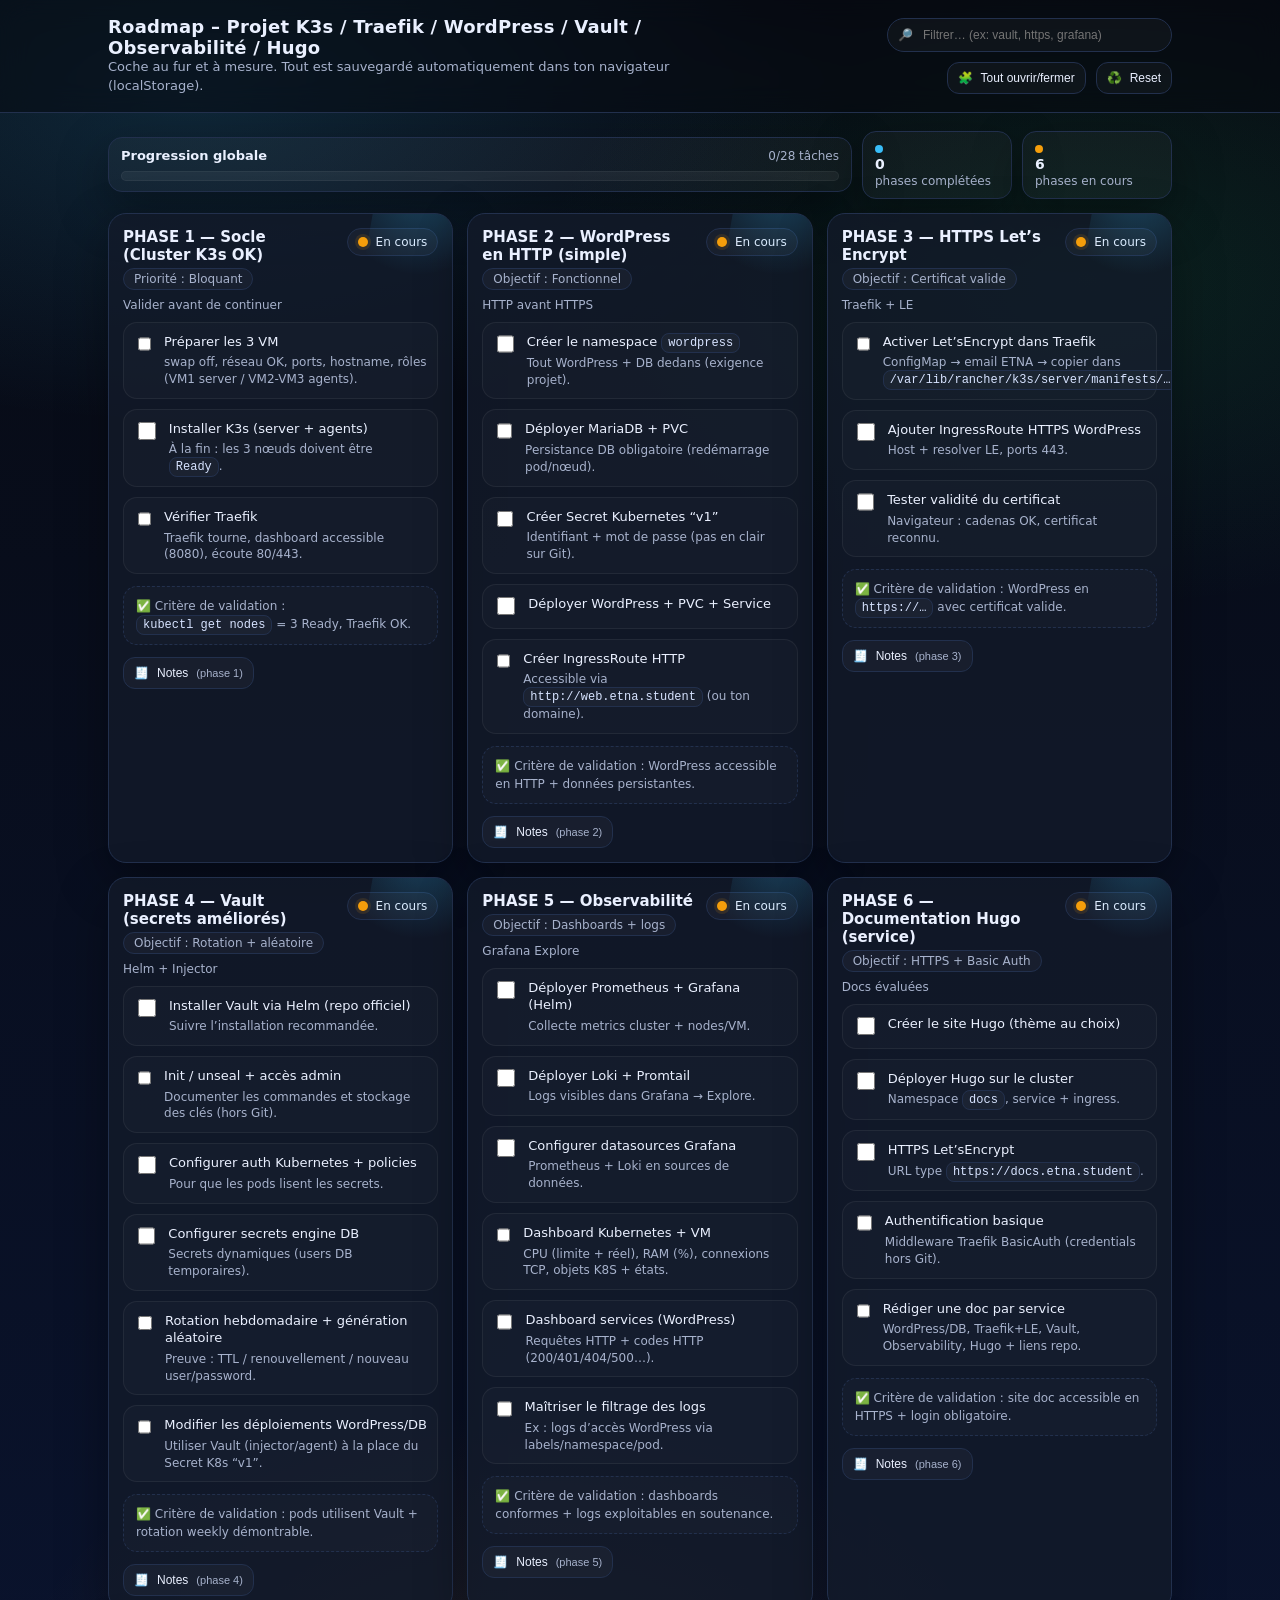
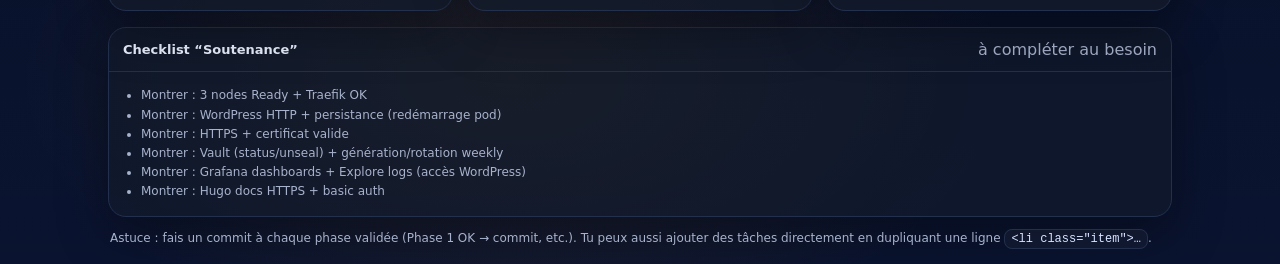
==== Docs/Roadmap.html @ ad561392 "docs: rename Documentation to Docs and add markdown roadmap" ====
<!DOCTYPE html>
<!-- saved from url=(0043)file:///Users/rbizet/Documents/Roadmap.html -->
<html lang="fr"><head><meta http-equiv="Content-Type" content="text/html; charset=UTF-8">
  
  <meta name="viewport" content="width=device-width,initial-scale=1">
  <title>Roadmap K3s – WordPress – Vault – Observability – Hugo</title>
  <style>
    :root{
      --bg1:#070a12; --bg2:#0a1430;
      --card: rgba(18,26,42,.78);
      --card2: rgba(18,26,42,.58);
      --text:#eaf0ff; --muted:#a7b2cc; --line:#22304d;
      --good:#22c55e; --warn:#f59e0b; --bad:#ef4444; --info:#38bdf8;
      --shadow: 0 18px 50px rgba(0,0,0,.35);
    }
    *{ box-sizing:border-box; }
    body{
      margin:0;
      font-family: ui-sans-serif, system-ui, -apple-system, Segoe UI, Roboto, Arial, sans-serif;
      color:var(--text);
      background:
        radial-gradient(1200px 600px at 15% 5%, rgba(56,189,248,.16), transparent 55%),
        radial-gradient(1000px 600px at 85% 15%, rgba(34,197,94,.12), transparent 55%),
        radial-gradient(900px 500px at 40% 90%, rgba(245,158,11,.10), transparent 55%),
        linear-gradient(180deg, var(--bg1) 0%, var(--bg2) 100%);
      min-height:100vh;
    }
    a{ color:inherit; }
    .wrap{ max-width:1100px; margin:0 auto; padding:18px; }
    header{
      position: sticky; top:0; z-index:50;
      backdrop-filter: blur(14px);
      background: rgba(7,10,18,.55);
      border-bottom:1px solid var(--line);
    }
    .topbar{
      display:flex; gap:14px; align-items:center; justify-content:space-between;
      padding:16px 18px;
    }
    h1{ font-size:18px; margin:0; letter-spacing:.2px; }
    .sub{ margin:0; color:var(--muted); font-size:13px; line-height:1.45; }
    .controls{
      display:flex; gap:10px; align-items:center; flex-wrap:wrap;
      justify-content:flex-end;
    }
    .pill{
      display:flex; align-items:center; gap:8px;
      padding:8px 10px;
      border:1px solid var(--line);
      border-radius:999px;
      background: rgba(255,255,255,.03);
      color:var(--muted);
      font-size:12px;
      white-space:nowrap;
    }
    .pill input[type="search"]{
      border:none; outline:none; background:transparent; color:var(--text);
      width:240px; max-width:40vw; font-size:12px;
    }
    .btn{
      cursor:pointer;
      border:1px solid var(--line);
      background: rgba(255,255,255,.03);
      color:var(--text);
      border-radius:12px;
      padding:8px 10px;
      font-size:12px;
      display:flex; align-items:center; gap:8px;
      transition: transform .08s ease, background .2s ease, border-color .2s ease;
      user-select:none;
    }
    .btn:hover{ background: rgba(255,255,255,.06); }
    .btn:active{ transform: translateY(1px); }
    .btn small{ color:var(--muted); font-size:11px; }

    main{ padding:18px; }
    .stats{
      display:flex; gap:10px; flex-wrap:wrap;
      align-items:center; justify-content:space-between;
      margin-bottom:14px;
    }
    .progressWrap{
      flex: 1 1 340px;
      background: rgba(255,255,255,.03);
      border:1px solid var(--line);
      border-radius:14px;
      padding:10px 12px;
      box-shadow: var(--shadow);
    }
    .progressTop{
      display:flex; align-items:center; justify-content:space-between;
      gap:10px;
      margin-bottom:8px;
    }
    .progressTop b{ font-size:13px; }
    .progressTop span{ color:var(--muted); font-size:12px; }
    .bar{
      height:10px; border-radius:999px;
      background: rgba(255,255,255,.05);
      border:1px solid rgba(255,255,255,.05);
      overflow:hidden;
    }
    .bar > i{
      display:block; height:100%;
      width:0%;
      background: linear-gradient(90deg, rgba(56,189,248,.9), rgba(34,197,94,.9));
      border-radius:999px;
      transition: width .35s ease;
    }
    .quick{
      display:flex; gap:10px; flex-wrap:wrap; justify-content:flex-end;
      flex: 0 0 auto;
    }
    .mini{
      min-width: 150px;
      background: rgba(255,255,255,.03);
      border:1px solid var(--line);
      border-radius:14px;
      padding:10px 12px;
      box-shadow: var(--shadow);
      color:var(--muted);
      font-size:12px;
    }
    .mini b{ color:var(--text); display:block; font-size:14px; margin-bottom:2px; }
    .mini .dot{
      display:inline-block; width:8px; height:8px; border-radius:999px; margin-right:6px;
      background: var(--info);
    }

    .grid{
      display:grid;
      gap:14px;
      grid-template-columns: repeat(auto-fit, minmax(320px, 1fr));
    }
    .card{
      background: var(--card);
      border:1px solid var(--line);
      border-radius:18px;
      padding:14px;
      box-shadow: var(--shadow);
      position:relative;
      overflow:hidden;
      transition: transform .12s ease, border-color .2s ease, background .2s ease;
    }
    .card:hover{ transform: translateY(-2px); background: rgba(18,26,42,.86); border-color: rgba(56,189,248,.35); }
    .card::before{
      content:"";
      position:absolute; inset:-60px -60px auto auto;
      width:140px; height:140px;
      background: radial-gradient(circle at 30% 30%, rgba(56,189,248,.25), transparent 60%);
      transform: rotate(10deg);
      pointer-events:none;
    }
    .phaseHead{
      display:flex; justify-content:space-between; align-items:flex-start; gap:10px;
      margin-bottom:10px;
    }
    .phaseTitle{
      display:flex; flex-direction:column; gap:4px;
    }
    h2{ margin:0; font-size:15px; }
    .meta{
      display:flex; gap:8px; flex-wrap:wrap; align-items:center;
      color:var(--muted); font-size:12px;
    }
    .tag{
      padding:3px 10px; border-radius:999px;
      border:1px solid var(--line);
      background: rgba(255,255,255,.03);
      color:var(--muted);
      font-size:12px;
      white-space:nowrap;
    }
    .status{
      display:flex; align-items:center; gap:8px;
      padding:6px 10px;
      border-radius:999px;
      border:1px solid var(--line);
      background: rgba(255,255,255,.03);
      font-size:12px;
      white-space:nowrap;
    }
    .status i{
      width:10px; height:10px; border-radius:999px; display:inline-block;
      background: var(--warn);
      box-shadow: 0 0 0 3px rgba(245,158,11,.12);
    }
    .status[data-state="done"] i{ background: var(--good); box-shadow: 0 0 0 3px rgba(34,197,94,.12); }
    .status[data-state="todo"] i{ background: var(--warn); box-shadow: 0 0 0 3px rgba(245,158,11,.12); }

    .items{
      margin:0; padding:0; list-style:none;
      display:flex; flex-direction:column; gap:10px;
    }
    .item{
      display:flex; gap:10px; align-items:flex-start;
      padding:10px 10px;
      border:1px solid rgba(255,255,255,.06);
      background: rgba(255,255,255,.02);
      border-radius:14px;
      transition: border-color .2s ease, background .2s ease;
    }
    .item:hover{ border-color: rgba(56,189,248,.25); background: rgba(255,255,255,.03); }
    .item input{
      margin-top:2px;
      width:18px; height:18px;
      accent-color: #22c55e;
      cursor:pointer;
    }
    .item label{
      cursor:pointer;
      display:block;
      line-height:1.35;
      font-size:13px;
    }
    .item small{
      display:block;
      margin-top:4px;
      color:var(--muted);
      font-size:12px;
      line-height:1.4;
    }
    .item.done label{
      text-decoration: line-through;
      color: rgba(234,240,255,.72);
    }

    .actions{
      margin-top:12px;
      display:flex; gap:10px; flex-wrap:wrap; align-items:center;
    }
    .note{
      margin-top:12px;
      border:1px dashed var(--line);
      background: rgba(255,255,255,.02);
      border-radius:14px;
      padding:10px 12px;
      color:var(--muted);
      font-size:12px;
      line-height:1.5;
    }
    code{
      font-family: ui-monospace, SFMono-Regular, Menlo, Monaco, Consolas, "Liberation Mono", monospace;
      font-size: 12px;
      padding: 2px 6px;
      border: 1px solid var(--line);
      border-radius: 8px;
      background: rgba(255,255,255,.03);
      color: #d7e3ff;
      white-space: nowrap;
    }

    .panel{
      margin-top:14px;
      border:1px solid var(--line);
      border-radius:18px;
      background: var(--card2);
      box-shadow: var(--shadow);
      overflow:hidden;
    }
    .panelHead{
      padding:12px 14px;
      border-bottom:1px solid var(--line);
      display:flex; justify-content:space-between; align-items:center; gap:10px;
    }
    .panelHead b{ font-size:13px; }
    .panelBody{ padding:14px; color:var(--muted); font-size:12px; line-height:1.6; }
    textarea{
      width:100%;
      min-height:110px;
      resize: vertical;
      border:1px solid var(--line);
      border-radius:14px;
      background: rgba(7,10,18,.35);
      color: var(--text);
      padding:10px 12px;
      outline:none;
      font-size:12px;
      line-height:1.5;
    }
    .kbd{
      border:1px solid var(--line);
      background: rgba(255,255,255,.03);
      padding:2px 7px;
      border-radius:8px;
      font-size:12px;
      color:var(--muted);
      white-space: nowrap;
    }

    .muted{ color:var(--muted); }
    .hidden{ display:none !important; }

    @media (max-width: 520px){
      .pill input[type="search"]{ width:150px; }
      .grid{ grid-template-columns: 1fr; }
    }
  </style>
</head>

<body>
<header>
  <div class="topbar wrap">
    <div>
      <h1>Roadmap – Projet K3s / Traefik / WordPress / Vault / Observabilité / Hugo</h1>
      <p class="sub">Coche au fur et à mesure. Tout est sauvegardé automatiquement dans ton navigateur (localStorage).</p>
    </div>
    <div class="controls">
      <div class="pill" title="Filtre (titre ou détails)">
        🔎 <input id="search" type="search" placeholder="Filtrer… (ex: vault, https, grafana)">
      </div>
      <button class="btn" id="expandAll" title="Afficher/masquer toutes les phases">🧩 <span>Tout ouvrir/fermer</span></button>
      <button class="btn" id="reset" title="Remettre toutes les cases à zéro">♻️ <span>Reset</span></button>
    </div>
  </div>
</header>

<main class="wrap">
  <section class="stats">
    <div class="progressWrap">
      <div class="progressTop">
        <b>Progression globale</b>
        <span><span id="doneCount">3</span>/<span id="totalCount">28</span> tâches</span>
      </div>
      <div class="bar" aria-label="Progression">
        <i id="barFill" style="width: 11%;"></i>
      </div>
    </div>

    <div class="quick">
      <div class="mini">
        <span class="dot"></span><b id="phaseDone">1</b>
        phases complétées
      </div>
      <div class="mini">
        <span class="dot" style="background: var(--warn);"></span><b id="phaseTodo">5</b>
        phases en cours
      </div>
    </div>
  </section>

  <div class="grid" id="grid">

    <!-- PHASE 1 -->
    <section class="card phase" data-phase="1">
      <div class="phaseHead">
        <div class="phaseTitle">
          <h2>PHASE 1 — Socle (Cluster K3s OK)</h2>
          <div class="meta">
            <span class="tag">Priorité : Bloquant</span>
            <span class="muted">Valider avant de continuer</span>
          </div>
        </div>
        <div class="status" data-state="done"><i></i><span>Terminé</span></div>
      </div>

      <ul class="items">
        <li class="item done">
          <input type="checkbox" id="p1-1" data-key="p1-1">
          <label for="p1-1">
            Préparer les 3 VM
            <small>swap off, réseau OK, ports, hostname, rôles (VM1 server / VM2-VM3 agents).</small>
          </label>
        </li>
        <li class="item done">
          <input type="checkbox" id="p1-2" data-key="p1-2">
          <label for="p1-2">
            Installer K3s (server + agents)
            <small>À la fin : les 3 nœuds doivent être <code>Ready</code>.</small>
          </label>
        </li>
        <li class="item done">
          <input type="checkbox" id="p1-3" data-key="p1-3">
          <label for="p1-3">
            Vérifier Traefik
            <small>Traefik tourne, dashboard accessible (8080), écoute 80/443.</small>
          </label>
        </li>
      </ul>

      <div class="note">✅ Critère de validation : <code>kubectl get nodes</code> = 3 Ready, Traefik OK.</div>
      <div class="actions">
        <button class="btn toggle" type="button">🧾 <span>Notes</span> <small>(phase 1)</small></button>
      </div>
      <div class="panel">
        <div class="panelHead">
          <b>Notes – Phase 1</b>
          <span class="muted">Raccourci : <span class="kbd">Ctrl</span> + <span class="kbd">F</span> pour chercher</span>
        </div>
        <div class="panelBody">
          <textarea data-notes="phase-1" placeholder="Colle ici tes commandes, erreurs, solutions (ex: join token, ports, etc.)…" style="height: 298px;"></textarea>
        </div>
      </div>
    </section>

    <!-- PHASE 2 -->
    <section class="card phase" data-phase="2">
      <div class="phaseHead">
        <div class="phaseTitle">
          <h2>PHASE 2 — WordPress en HTTP (simple)</h2>
          <div class="meta">
            <span class="tag">Objectif : Fonctionnel</span>
            <span class="muted">HTTP avant HTTPS</span>
          </div>
        </div>
        <div class="status" data-state="todo"><i></i><span>En cours</span></div>
      </div>

      <ul class="items">
        <li class="item">
          <input type="checkbox" id="p2-1" data-key="p2-1">
          <label for="p2-1">Créer le namespace <code>wordpress</code>
            <small>Tout WordPress + DB dedans (exigence projet).</small>
          </label>
        </li>
        <li class="item">
          <input type="checkbox" id="p2-2" data-key="p2-2">
          <label for="p2-2">Déployer MariaDB + PVC
            <small>Persistance DB obligatoire (redémarrage pod/nœud).</small>
          </label>
        </li>
        <li class="item">
          <input type="checkbox" id="p2-3" data-key="p2-3">
          <label for="p2-3">Créer Secret Kubernetes “v1”
            <small>Identifiant + mot de passe (pas en clair sur Git).</small>
          </label>
        </li>
        <li class="item">
          <input type="checkbox" id="p2-4" data-key="p2-4">
          <label for="p2-4">Déployer WordPress + PVC + Service</label>
        </li>
        <li class="item">
          <input type="checkbox" id="p2-5" data-key="p2-5">
          <label for="p2-5">Créer IngressRoute HTTP
            <small>Accessible via <code>http://web.etna.student</code> (ou ton domaine).</small>
          </label>
        </li>
      </ul>

      <div class="note">✅ Critère de validation : WordPress accessible en HTTP + données persistantes.</div>
      <div class="actions">
        <button class="btn toggle" type="button">🧾 <span>Notes</span> <small>(phase 2)</small></button>
      </div>
      <div class="panel hidden">
        <div class="panelHead"><b>Notes – Phase 2</b><span class="muted">PVC / Service / IngressRoute</span></div>
        <div class="panelBody">
          <textarea data-notes="phase-2" placeholder="Ex: noms des PVC, host utilisé, commandes kubectl apply, etc."></textarea>
        </div>
      </div>
    </section>

    <!-- PHASE 3 -->
    <section class="card phase" data-phase="3">
      <div class="phaseHead">
        <div class="phaseTitle">
          <h2>PHASE 3 — HTTPS Let’s Encrypt</h2>
          <div class="meta">
            <span class="tag">Objectif : Certificat valide</span>
            <span class="muted">Traefik + LE</span>
          </div>
        </div>
        <div class="status" data-state="todo"><i></i><span>En cours</span></div>
      </div>

      <ul class="items">
        <li class="item">
          <input type="checkbox" id="p3-1" data-key="p3-1">
          <label for="p3-1">Activer Let’sEncrypt dans Traefik
            <small>ConfigMap → email ETNA → copier dans <code>/var/lib/rancher/k3s/server/manifests/…</code></small>
          </label>
        </li>
        <li class="item">
          <input type="checkbox" id="p3-2" data-key="p3-2">
          <label for="p3-2">Ajouter IngressRoute HTTPS WordPress
            <small>Host + resolver LE, ports 443.</small>
          </label>
        </li>
        <li class="item">
          <input type="checkbox" id="p3-3" data-key="p3-3">
          <label for="p3-3">Tester validité du certificat
            <small>Navigateur : cadenas OK, certificat reconnu.</small>
          </label>
        </li>
      </ul>

      <div class="note">✅ Critère de validation : WordPress en <code>https://…</code> avec certificat valide.</div>
      <div class="actions">
        <button class="btn toggle" type="button">🧾 <span>Notes</span> <small>(phase 3)</small></button>
      </div>
      <div class="panel hidden">
        <div class="panelHead"><b>Notes – Phase 3</b><span class="muted">DNS/hosts + Traefik logs</span></div>
        <div class="panelBody">
          <textarea data-notes="phase-3" placeholder="Ex: domaine choisi, IP, erreurs LE, logs traefik…"></textarea>
        </div>
      </div>
    </section>

    <!-- PHASE 4 -->
    <section class="card phase" data-phase="4">
      <div class="phaseHead">
        <div class="phaseTitle">
          <h2>PHASE 4 — Vault (secrets améliorés)</h2>
          <div class="meta">
            <span class="tag">Objectif : Rotation + aléatoire</span>
            <span class="muted">Helm + Injector</span>
          </div>
        </div>
        <div class="status" data-state="todo"><i></i><span>En cours</span></div>
      </div>

      <ul class="items">
        <li class="item">
          <input type="checkbox" id="p4-1" data-key="p4-1">
          <label for="p4-1">Installer Vault via Helm (repo officiel)
            <small>Suivre l’installation recommandée.</small>
          </label>
        </li>
        <li class="item">
          <input type="checkbox" id="p4-2" data-key="p4-2">
          <label for="p4-2">Init / unseal + accès admin
            <small>Documenter les commandes et stockage des clés (hors Git).</small>
          </label>
        </li>
        <li class="item">
          <input type="checkbox" id="p4-3" data-key="p4-3">
          <label for="p4-3">Configurer auth Kubernetes + policies
            <small>Pour que les pods lisent les secrets.</small>
          </label>
        </li>
        <li class="item">
          <input type="checkbox" id="p4-4" data-key="p4-4">
          <label for="p4-4">Configurer secrets engine DB
            <small>Secrets dynamiques (users DB temporaires).</small>
          </label>
        </li>
        <li class="item">
          <input type="checkbox" id="p4-5" data-key="p4-5">
          <label for="p4-5">Rotation hebdomadaire + génération aléatoire
            <small>Preuve : TTL / renouvellement / nouveau user/password.</small>
          </label>
        </li>
        <li class="item">
          <input type="checkbox" id="p4-6" data-key="p4-6">
          <label for="p4-6">Modifier les déploiements WordPress/DB
            <small>Utiliser Vault (injector/agent) à la place du Secret K8s “v1”.</small>
          </label>
        </li>
      </ul>

      <div class="note">✅ Critère de validation : pods utilisent Vault + rotation weekly démontrable.</div>
      <div class="actions">
        <button class="btn toggle" type="button">🧾 <span>Notes</span> <small>(phase 4)</small></button>
      </div>
      <div class="panel hidden">
        <div class="panelHead"><b>Notes – Phase 4</b><span class="muted">policies / auth / engine DB</span></div>
        <div class="panelBody">
          <textarea data-notes="phase-4" placeholder="Ex: chemins secrets, policies, roles, TTL weekly, tests…"></textarea>
        </div>
      </div>
    </section>

    <!-- PHASE 5 -->
    <section class="card phase" data-phase="5">
      <div class="phaseHead">
        <div class="phaseTitle">
          <h2>PHASE 5 — Observabilité</h2>
          <div class="meta">
            <span class="tag">Objectif : Dashboards + logs</span>
            <span class="muted">Grafana Explore</span>
          </div>
        </div>
        <div class="status" data-state="todo"><i></i><span>En cours</span></div>
      </div>

      <ul class="items">
        <li class="item">
          <input type="checkbox" id="p5-1" data-key="p5-1">
          <label for="p5-1">Déployer Prometheus + Grafana (Helm)
            <small>Collecte metrics cluster + nodes/VM.</small>
          </label>
        </li>
        <li class="item">
          <input type="checkbox" id="p5-2" data-key="p5-2">
          <label for="p5-2">Déployer Loki + Promtail
            <small>Logs visibles dans Grafana → Explore.</small>
          </label>
        </li>
        <li class="item">
          <input type="checkbox" id="p5-3" data-key="p5-3">
          <label for="p5-3">Configurer datasources Grafana
            <small>Prometheus + Loki en sources de données.</small>
          </label>
        </li>
        <li class="item">
          <input type="checkbox" id="p5-4" data-key="p5-4">
          <label for="p5-4">Dashboard Kubernetes + VM
            <small>CPU (limite + réel), RAM (%), connexions TCP, objets K8S + états.</small>
          </label>
        </li>
        <li class="item">
          <input type="checkbox" id="p5-5" data-key="p5-5">
          <label for="p5-5">Dashboard services (WordPress)
            <small>Requêtes HTTP + codes HTTP (200/401/404/500…).</small>
          </label>
        </li>
        <li class="item">
          <input type="checkbox" id="p5-6" data-key="p5-6">
          <label for="p5-6">Maîtriser le filtrage des logs
            <small>Ex : logs d’accès WordPress via labels/namespace/pod.</small>
          </label>
        </li>
      </ul>

      <div class="note">✅ Critère de validation : dashboards conformes + logs exploitables en soutenance.</div>
      <div class="actions">
        <button class="btn toggle" type="button">🧾 <span>Notes</span> <small>(phase 5)</small></button>
      </div>
      <div class="panel hidden">
        <div class="panelHead"><b>Notes – Phase 5</b><span class="muted">datasources / dashboards / queries</span></div>
        <div class="panelBody">
          <textarea data-notes="phase-5" placeholder="Ex: URL grafana, user/pass (hors Git), queries PromQL, filtres Loki…"></textarea>
        </div>
      </div>
    </section>

    <!-- PHASE 6 -->
    <section class="card phase" data-phase="6">
      <div class="phaseHead">
        <div class="phaseTitle">
          <h2>PHASE 6 — Documentation Hugo (service)</h2>
          <div class="meta">
            <span class="tag">Objectif : HTTPS + Basic Auth</span>
            <span class="muted">Docs évaluées</span>
          </div>
        </div>
        <div class="status" data-state="todo"><i></i><span>En cours</span></div>
      </div>

      <ul class="items">
        <li class="item">
          <input type="checkbox" id="p6-1" data-key="p6-1">
          <label for="p6-1">Créer le site Hugo (thème au choix)</label>
        </li>
        <li class="item">
          <input type="checkbox" id="p6-2" data-key="p6-2">
          <label for="p6-2">Déployer Hugo sur le cluster
            <small>Namespace <code>docs</code>, service + ingress.</small>
          </label>
        </li>
        <li class="item">
          <input type="checkbox" id="p6-3" data-key="p6-3">
          <label for="p6-3">HTTPS Let’sEncrypt
            <small>URL type <code>https://docs.etna.student</code>.</small>
          </label>
        </li>
        <li class="item">
          <input type="checkbox" id="p6-4" data-key="p6-4">
          <label for="p6-4">Authentification basique
            <small>Middleware Traefik BasicAuth (credentials hors Git).</small>
          </label>
        </li>
        <li class="item">
          <input type="checkbox" id="p6-5" data-key="p6-5">
          <label for="p6-5">Rédiger une doc par service
            <small>WordPress/DB, Traefik+LE, Vault, Observability, Hugo + liens repo.</small>
          </label>
        </li>
      </ul>

      <div class="note">✅ Critère de validation : site doc accessible en HTTPS + login obligatoire.</div>
      <div class="actions">
        <button class="btn toggle" type="button">🧾 <span>Notes</span> <small>(phase 6)</small></button>
      </div>
      <div class="panel hidden">
        <div class="panelHead"><b>Notes – Phase 6</b><span class="muted">Hugo + BasicAuth</span></div>
        <div class="panelBody">
          <textarea data-notes="phase-6" placeholder="Ex: structure doc, URLs, étapes déploiement, captures à ajouter…"></textarea>
        </div>
      </div>
    </section>
  </div>

  <section class="panel" style="margin-top:16px;">
    <div class="panelHead">
      <b>Checklist “Soutenance”</b>
      <span class="muted">à compléter au besoin</span>
    </div>
    <div class="panelBody">
      <ul style="margin:0; padding-left:18px;">
        <li>Montrer : 3 nodes Ready + Traefik OK</li>
        <li>Montrer : WordPress HTTP + persistance (redémarrage pod)</li>
        <li>Montrer : HTTPS + certificat valide</li>
        <li>Montrer : Vault (status/unseal) + génération/rotation weekly</li>
        <li>Montrer : Grafana dashboards + Explore logs (accès WordPress)</li>
        <li>Montrer : Hugo docs HTTPS + basic auth</li>
      </ul>
    </div>
  </section>

  <p class="muted" style="margin:14px 2px 0; font-size:12px;">
    Astuce : fais un commit à chaque phase validée (Phase 1 OK → commit, etc.). Tu peux aussi ajouter des tâches directement en dupliquant une ligne <code>&lt;li class="item"&gt;…</code>.
  </p>
</main>

<script>
  // --- Storage keys
  const STORE_KEY = "k3s_roadmap_checks_v1";
  const NOTES_KEY = "k3s_roadmap_notes_v1";
  const UI_KEY    = "k3s_roadmap_ui_v1";

  const $ = (sel, el=document) => el.querySelector(sel);
  const $$ = (sel, el=document) => Array.from(el.querySelectorAll(sel));

  const checkboxes = $$('input[type="checkbox"][data-key]');
  const notesAreas = $$('textarea[data-notes]');
  const phases = $$('.phase');

  function loadJSON(key, fallback){
    try { return JSON.parse(localStorage.getItem(key)) ?? fallback; }
    catch { return fallback; }
  }
  function saveJSON(key, value){
    localStorage.setItem(key, JSON.stringify(value));
  }

  function applySavedState(){
    const saved = loadJSON(STORE_KEY, {});
    checkboxes.forEach(cb => { cb.checked = !!saved[cb.dataset.key]; });

    const notes = loadJSON(NOTES_KEY, {});
    notesAreas.forEach(ta => { ta.value = notes[ta.dataset.notes] ?? ""; });

    const ui = loadJSON(UI_KEY, { expanded: {} });
    phases.forEach(ph => {
      const n = ph.dataset.phase;
      const panel = $(".panel", ph);
      if (!panel) return;
      const expanded = !!ui.expanded[n];
      panel.classList.toggle("hidden", !expanded);
    });
  }

  function updateUI(){
    // mark done items
    checkboxes.forEach(cb => {
      const item = cb.closest(".item");
      if (!item) return;
      item.classList.toggle("done", cb.checked);
    });

    // global progress
    const total = checkboxes.length;
    const done = checkboxes.filter(cb => cb.checked).length;
    $("#totalCount").textContent = total;
    $("#doneCount").textContent = done;

    const pct = total ? Math.round((done/total)*100) : 0;
    $("#barFill").style.width = pct + "%";

    // phase statuses
    let phaseDone = 0, phaseTodo = 0;
    phases.forEach(ph => {
      const cbs = $$('input[type="checkbox"][data-key]', ph);
      const t = cbs.length;
      const d = cbs.filter(x => x.checked).length;

      const status = $(".status", ph);
      if (!status) return;

      const isDone = (t > 0 && d === t);
      status.dataset.state = isDone ? "done" : "todo";
      status.querySelector("span").textContent = isDone ? "Terminé" : "En cours";

      if (isDone) phaseDone++; else phaseTodo++;

      // hide by search
      const q = ($("#search").value || "").trim().toLowerCase();
      const text = ph.innerText.toLowerCase();
      ph.classList.toggle("hidden", q && !text.includes(q));
    });

    $("#phaseDone").textContent = phaseDone;
    $("#phaseTodo").textContent = phaseTodo;
  }

  function persistChecks(){
    const data = {};
    checkboxes.forEach(cb => data[cb.dataset.key] = cb.checked);
    saveJSON(STORE_KEY, data);
  }

  function persistNotes(){
    const data = {};
    notesAreas.forEach(ta => data[ta.dataset.notes] = ta.value);
    saveJSON(NOTES_KEY, data);
  }

  function persistUI(){
    const ui = loadJSON(UI_KEY, { expanded: {} });
    phases.forEach(ph => {
      const n = ph.dataset.phase;
      const panel = $(".panel", ph);
      if (!panel) return;
      ui.expanded[n] = !panel.classList.contains("hidden");
    });
    saveJSON(UI_KEY, ui);
  }

  // Events: checkboxes
  checkboxes.forEach(cb => {
    cb.addEventListener("change", () => {
      persistChecks();
      updateUI();
    });
  });

  // Events: notes
  notesAreas.forEach(ta => {
    ta.addEventListener("input", () => {
      persistNotes();
    });
  });

  // Toggle notes panels
  $$(".toggle").forEach(btn => {
    btn.addEventListener("click", () => {
      const phase = btn.closest(".phase");
      const panel = $(".panel", phase);
      panel.classList.toggle("hidden");
      persistUI();
    });
  });

  // Search
  $("#search").addEventListener("input", updateUI);

  // Expand/collapse all
  let allOpen = false;
  $("#expandAll").addEventListener("click", () => {
    allOpen = !allOpen;
    phases.forEach(ph => {
      const panel = $(".panel", ph);
      if (!panel) return;
      panel.classList.toggle("hidden", !allOpen);
    });
    persistUI();
  });

  // Reset
  $("#reset").addEventListener("click", () => {
    if (!confirm("Reset : décocher toutes les tâches et effacer les notes ?")) return;
    checkboxes.forEach(cb => cb.checked = false);
    notesAreas.forEach(ta => ta.value = "");
    localStorage.removeItem(STORE_KEY);
    localStorage.removeItem(NOTES_KEY);
    updateUI();
  });

  // Init
  applySavedState();
  updateUI();
</script>


</body></html>
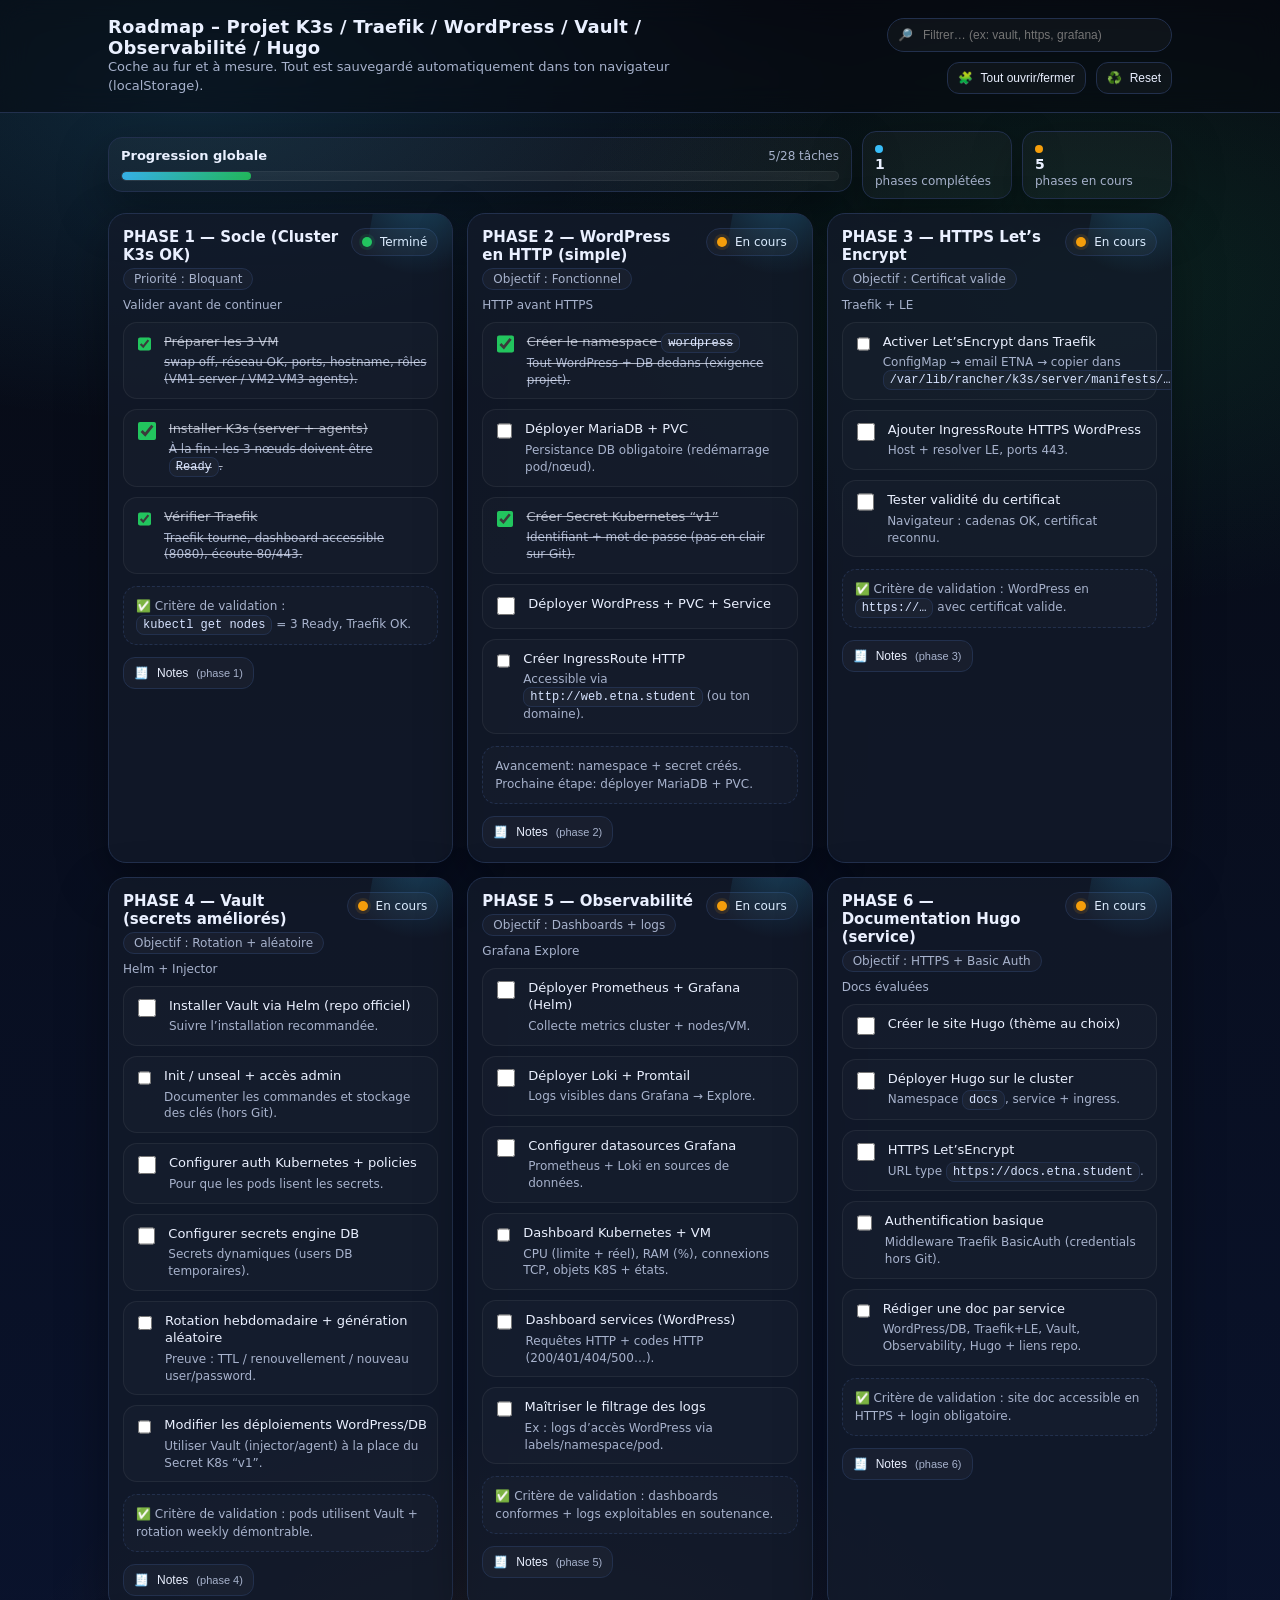
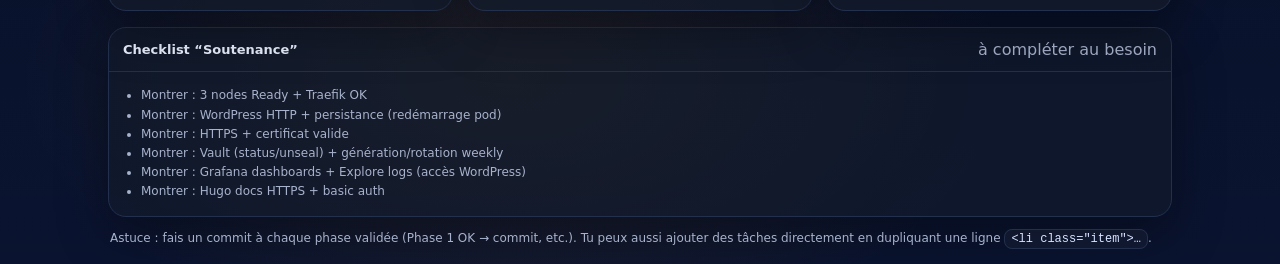
==== commit 7ecd9244: "docs: met a jour la roadmap HTML" ====
--- a/Docs/Roadmap.html
+++ b/Docs/Roadmap.html
@@ -320,10 +320,10 @@
     <div class="progressWrap">
       <div class="progressTop">
         <b>Progression globale</b>
-        <span><span id="doneCount">3</span>/<span id="totalCount">28</span> tâches</span>
+        <span><span id="doneCount">5</span>/<span id="totalCount">28</span> tâches</span>
       </div>
       <div class="bar" aria-label="Progression">
-        <i id="barFill" style="width: 11%;"></i>
+        <i id="barFill" style="width: 18%;"></i>
       </div>
     </div>
 
@@ -356,21 +356,21 @@
 
       <ul class="items">
         <li class="item done">
-          <input type="checkbox" id="p1-1" data-key="p1-1">
+          <input type="checkbox" id="p1-1" data-key="p1-1" checked>
           <label for="p1-1">
             Préparer les 3 VM
             <small>swap off, réseau OK, ports, hostname, rôles (VM1 server / VM2-VM3 agents).</small>
           </label>
         </li>
         <li class="item done">
-          <input type="checkbox" id="p1-2" data-key="p1-2">
+          <input type="checkbox" id="p1-2" data-key="p1-2" checked>
           <label for="p1-2">
             Installer K3s (server + agents)
             <small>À la fin : les 3 nœuds doivent être <code>Ready</code>.</small>
           </label>
         </li>
         <li class="item done">
-          <input type="checkbox" id="p1-3" data-key="p1-3">
+          <input type="checkbox" id="p1-3" data-key="p1-3" checked>
           <label for="p1-3">
             Vérifier Traefik
             <small>Traefik tourne, dashboard accessible (8080), écoute 80/443.</small>
@@ -407,8 +407,8 @@
       </div>
 
       <ul class="items">
-        <li class="item">
-          <input type="checkbox" id="p2-1" data-key="p2-1">
+        <li class="item done">
+          <input type="checkbox" id="p2-1" data-key="p2-1" checked>
           <label for="p2-1">Créer le namespace <code>wordpress</code>
             <small>Tout WordPress + DB dedans (exigence projet).</small>
           </label>
@@ -419,8 +419,8 @@
             <small>Persistance DB obligatoire (redémarrage pod/nœud).</small>
           </label>
         </li>
-        <li class="item">
-          <input type="checkbox" id="p2-3" data-key="p2-3">
+        <li class="item done">
+          <input type="checkbox" id="p2-3" data-key="p2-3" checked>
           <label for="p2-3">Créer Secret Kubernetes “v1”
             <small>Identifiant + mot de passe (pas en clair sur Git).</small>
           </label>
@@ -437,7 +437,7 @@
         </li>
       </ul>
 
-      <div class="note">✅ Critère de validation : WordPress accessible en HTTP + données persistantes.</div>
+      <div class="note">Avancement: namespace + secret créés. Prochaine étape: déployer MariaDB + PVC.</div>
       <div class="actions">
         <button class="btn toggle" type="button">🧾 <span>Notes</span> <small>(phase 2)</small></button>
       </div>
@@ -724,8 +724,12 @@
   }
 
   function applySavedState(){
-    const saved = loadJSON(STORE_KEY, {});
-    checkboxes.forEach(cb => { cb.checked = !!saved[cb.dataset.key]; });
+    const saved = loadJSON(STORE_KEY, null);
+    checkboxes.forEach(cb => {
+      if (saved && Object.prototype.hasOwnProperty.call(saved, cb.dataset.key)) {
+        cb.checked = !!saved[cb.dataset.key];
+      }
+    });
 
     const notes = loadJSON(NOTES_KEY, {});
     notesAreas.forEach(ta => { ta.value = notes[ta.dataset.notes] ?? ""; });
@@ -862,4 +866,4 @@
 </script>
 
 
-</body></html>+</body></html>
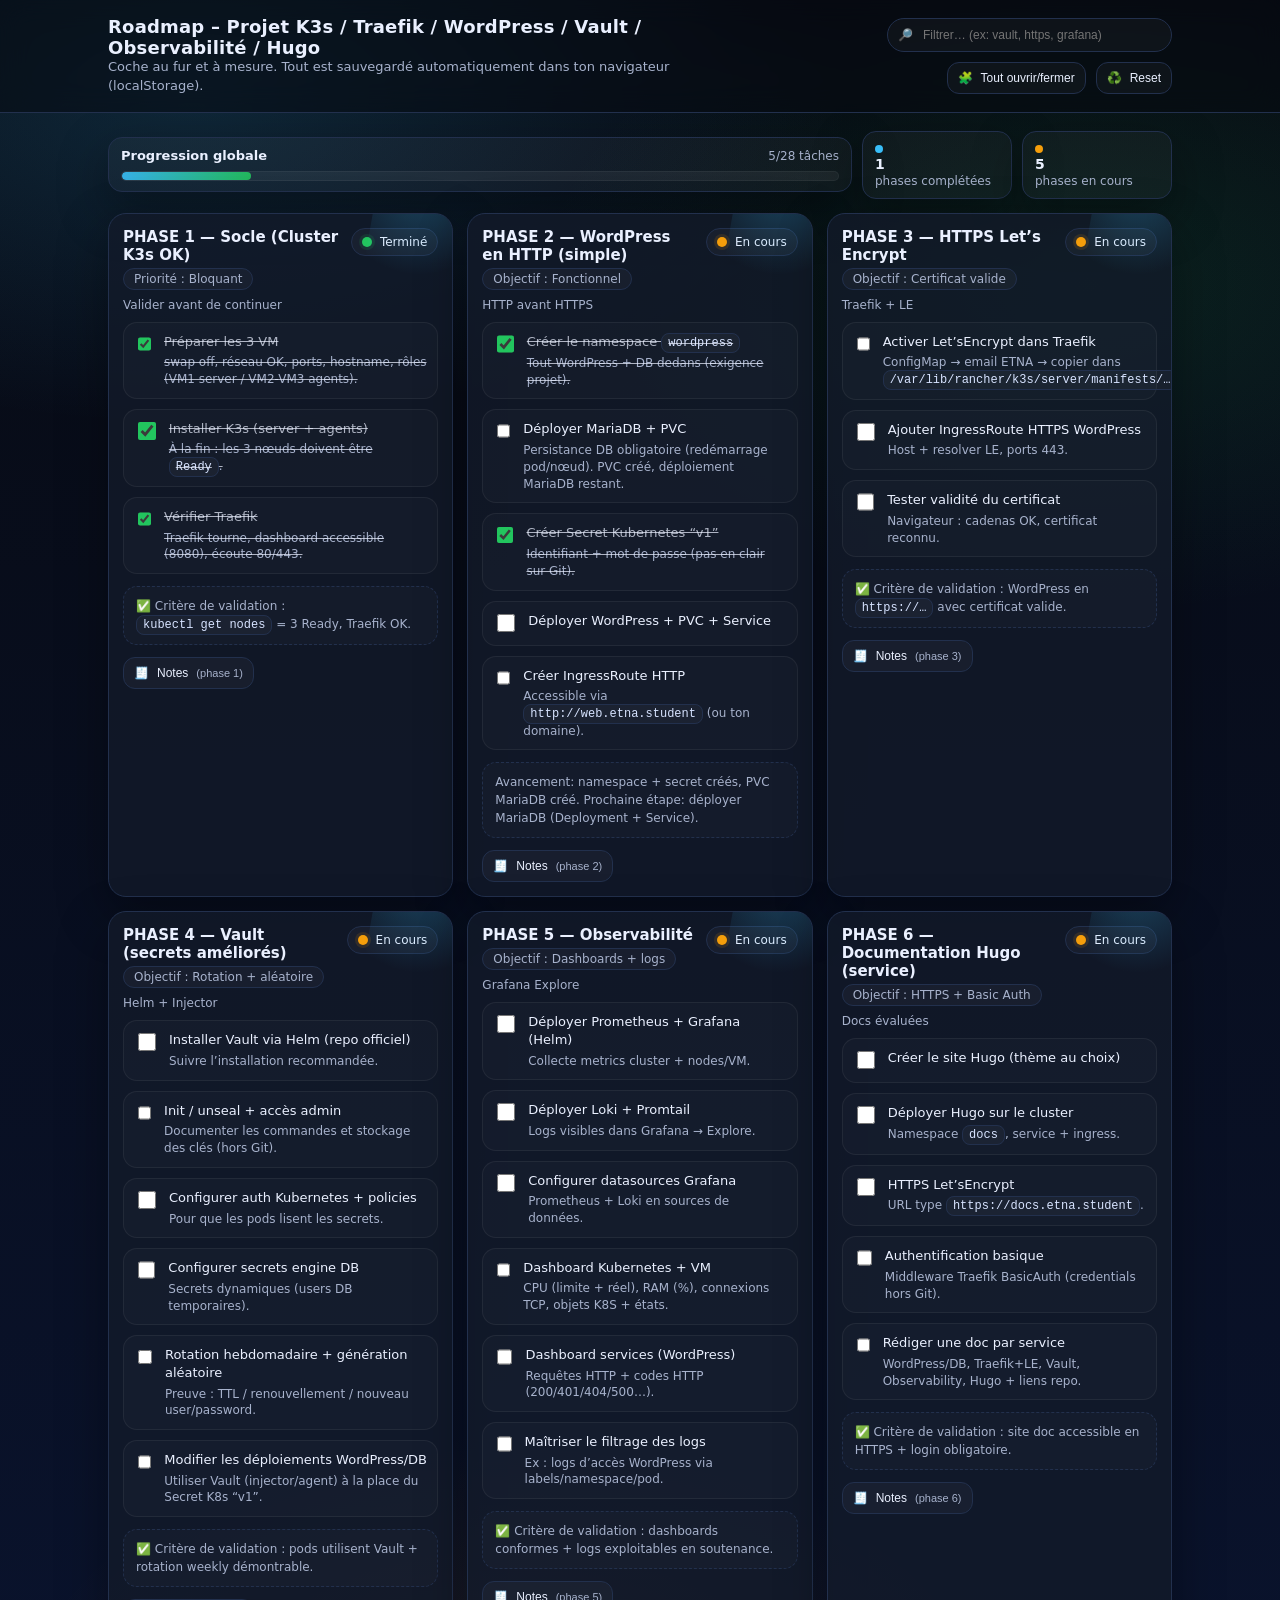
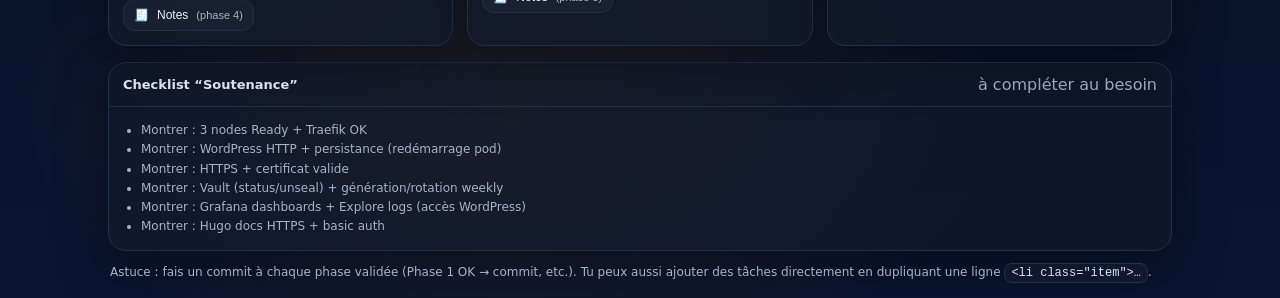
==== commit 26c912c1: "docs: met a jour l'avancement du jour (PVC MariaDB)" ====
--- a/Docs/Roadmap.html
+++ b/Docs/Roadmap.html
@@ -416,7 +416,7 @@
         <li class="item">
           <input type="checkbox" id="p2-2" data-key="p2-2">
           <label for="p2-2">Déployer MariaDB + PVC
-            <small>Persistance DB obligatoire (redémarrage pod/nœud).</small>
+            <small>Persistance DB obligatoire (redémarrage pod/nœud). PVC créé, déploiement MariaDB restant.</small>
           </label>
         </li>
         <li class="item done">
@@ -437,7 +437,7 @@
         </li>
       </ul>
 
-      <div class="note">Avancement: namespace + secret créés. Prochaine étape: déployer MariaDB + PVC.</div>
+      <div class="note">Avancement: namespace + secret créés, PVC MariaDB créé. Prochaine étape: déployer MariaDB (Deployment + Service).</div>
       <div class="actions">
         <button class="btn toggle" type="button">🧾 <span>Notes</span> <small>(phase 2)</small></button>
       </div>
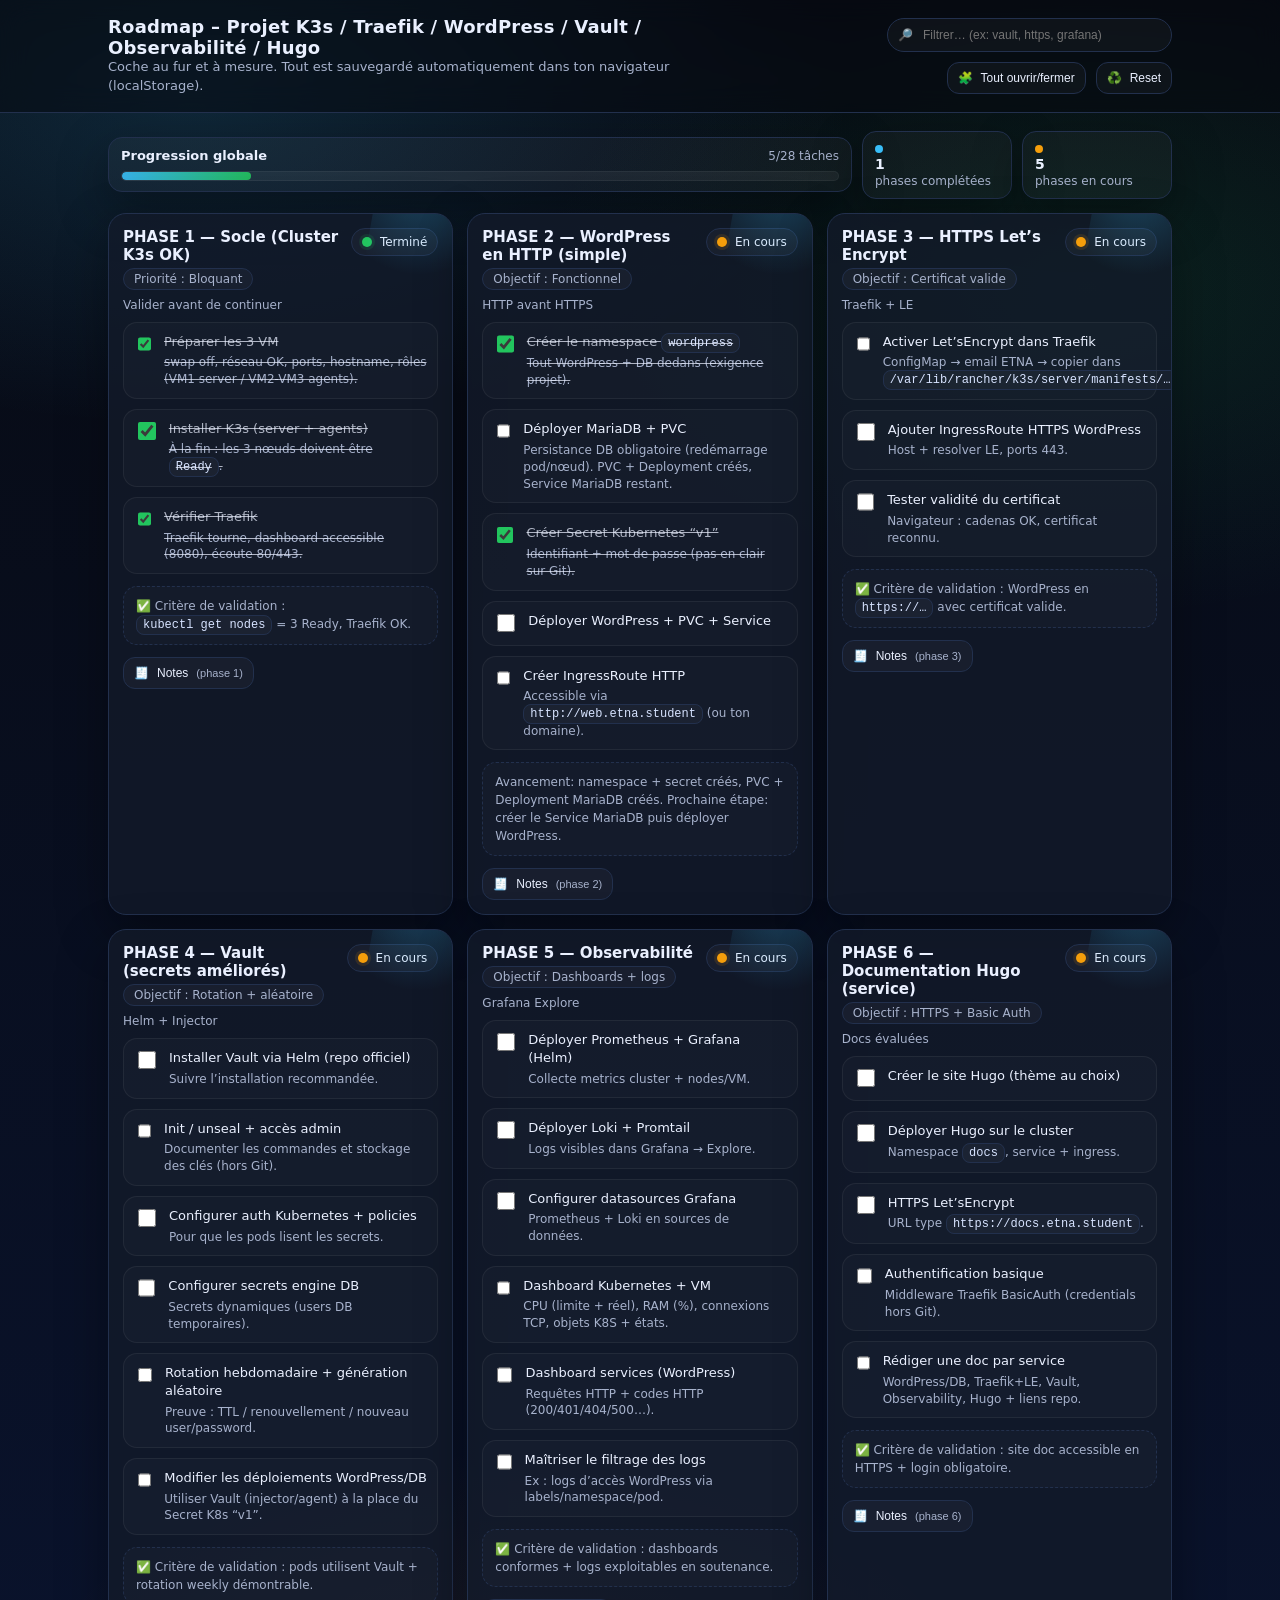
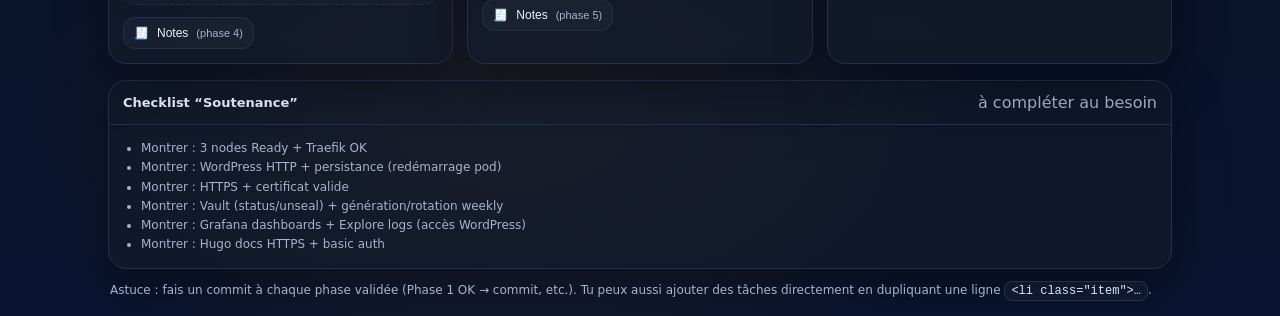
==== commit 0b55c73b: "docs: met a jour l'avancement MariaDB du jour" ====
--- a/Docs/Roadmap.html
+++ b/Docs/Roadmap.html
@@ -416,7 +416,7 @@
         <li class="item">
           <input type="checkbox" id="p2-2" data-key="p2-2">
           <label for="p2-2">Déployer MariaDB + PVC
-            <small>Persistance DB obligatoire (redémarrage pod/nœud). PVC créé, déploiement MariaDB restant.</small>
+            <small>Persistance DB obligatoire (redémarrage pod/nœud). PVC + Deployment créés, Service MariaDB restant.</small>
           </label>
         </li>
         <li class="item done">
@@ -437,7 +437,7 @@
         </li>
       </ul>
 
-      <div class="note">Avancement: namespace + secret créés, PVC MariaDB créé. Prochaine étape: déployer MariaDB (Deployment + Service).</div>
+      <div class="note">Avancement: namespace + secret créés, PVC + Deployment MariaDB créés. Prochaine étape: créer le Service MariaDB puis déployer WordPress.</div>
       <div class="actions">
         <button class="btn toggle" type="button">🧾 <span>Notes</span> <small>(phase 2)</small></button>
       </div>
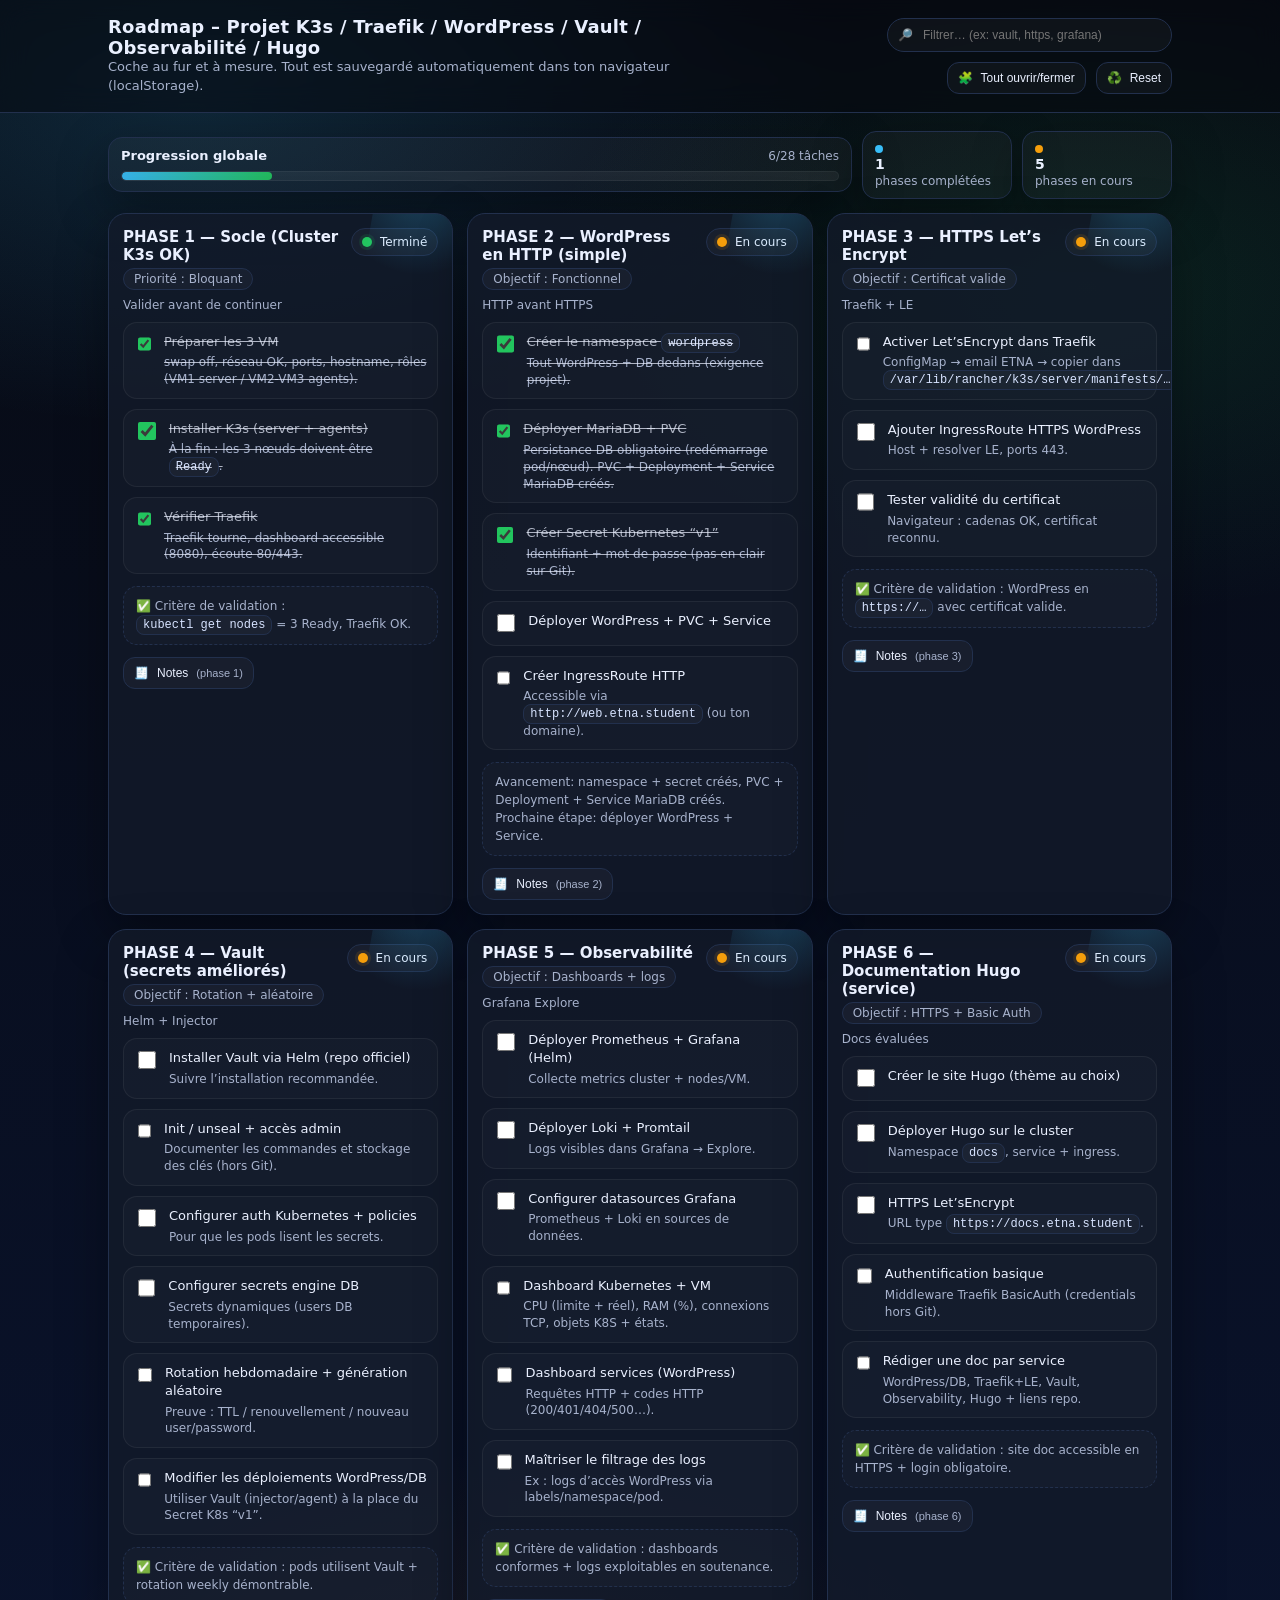
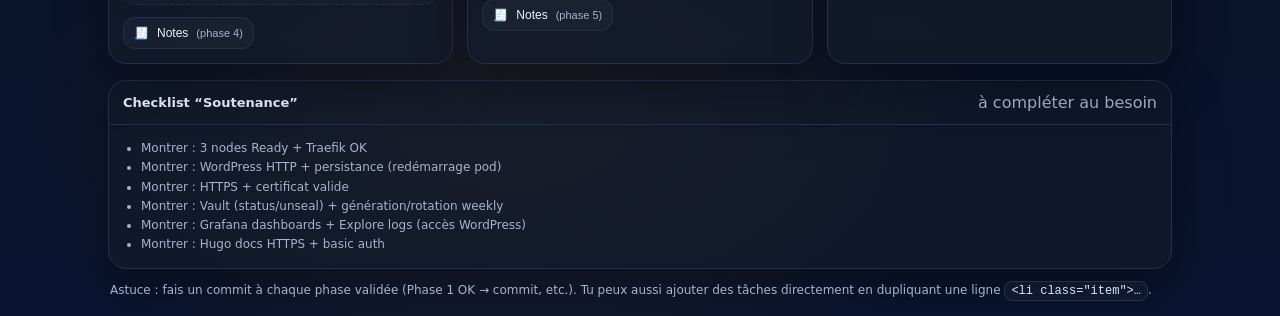
==== commit 0186d7dd: "docs: met a jour l'avancement du service MariaDB" ====
--- a/Docs/Roadmap.html
+++ b/Docs/Roadmap.html
@@ -320,10 +320,10 @@
     <div class="progressWrap">
       <div class="progressTop">
         <b>Progression globale</b>
-        <span><span id="doneCount">5</span>/<span id="totalCount">28</span> tâches</span>
+        <span><span id="doneCount">6</span>/<span id="totalCount">28</span> tâches</span>
       </div>
       <div class="bar" aria-label="Progression">
-        <i id="barFill" style="width: 18%;"></i>
+        <i id="barFill" style="width: 21%;"></i>
       </div>
     </div>
 
@@ -413,10 +413,10 @@
             <small>Tout WordPress + DB dedans (exigence projet).</small>
           </label>
         </li>
-        <li class="item">
-          <input type="checkbox" id="p2-2" data-key="p2-2">
+        <li class="item done">
+          <input type="checkbox" id="p2-2" data-key="p2-2" checked>
           <label for="p2-2">Déployer MariaDB + PVC
-            <small>Persistance DB obligatoire (redémarrage pod/nœud). PVC + Deployment créés, Service MariaDB restant.</small>
+            <small>Persistance DB obligatoire (redémarrage pod/nœud). PVC + Deployment + Service MariaDB créés.</small>
           </label>
         </li>
         <li class="item done">
@@ -437,7 +437,7 @@
         </li>
       </ul>
 
-      <div class="note">Avancement: namespace + secret créés, PVC + Deployment MariaDB créés. Prochaine étape: créer le Service MariaDB puis déployer WordPress.</div>
+      <div class="note">Avancement: namespace + secret créés, PVC + Deployment + Service MariaDB créés. Prochaine étape: déployer WordPress + Service.</div>
       <div class="actions">
         <button class="btn toggle" type="button">🧾 <span>Notes</span> <small>(phase 2)</small></button>
       </div>
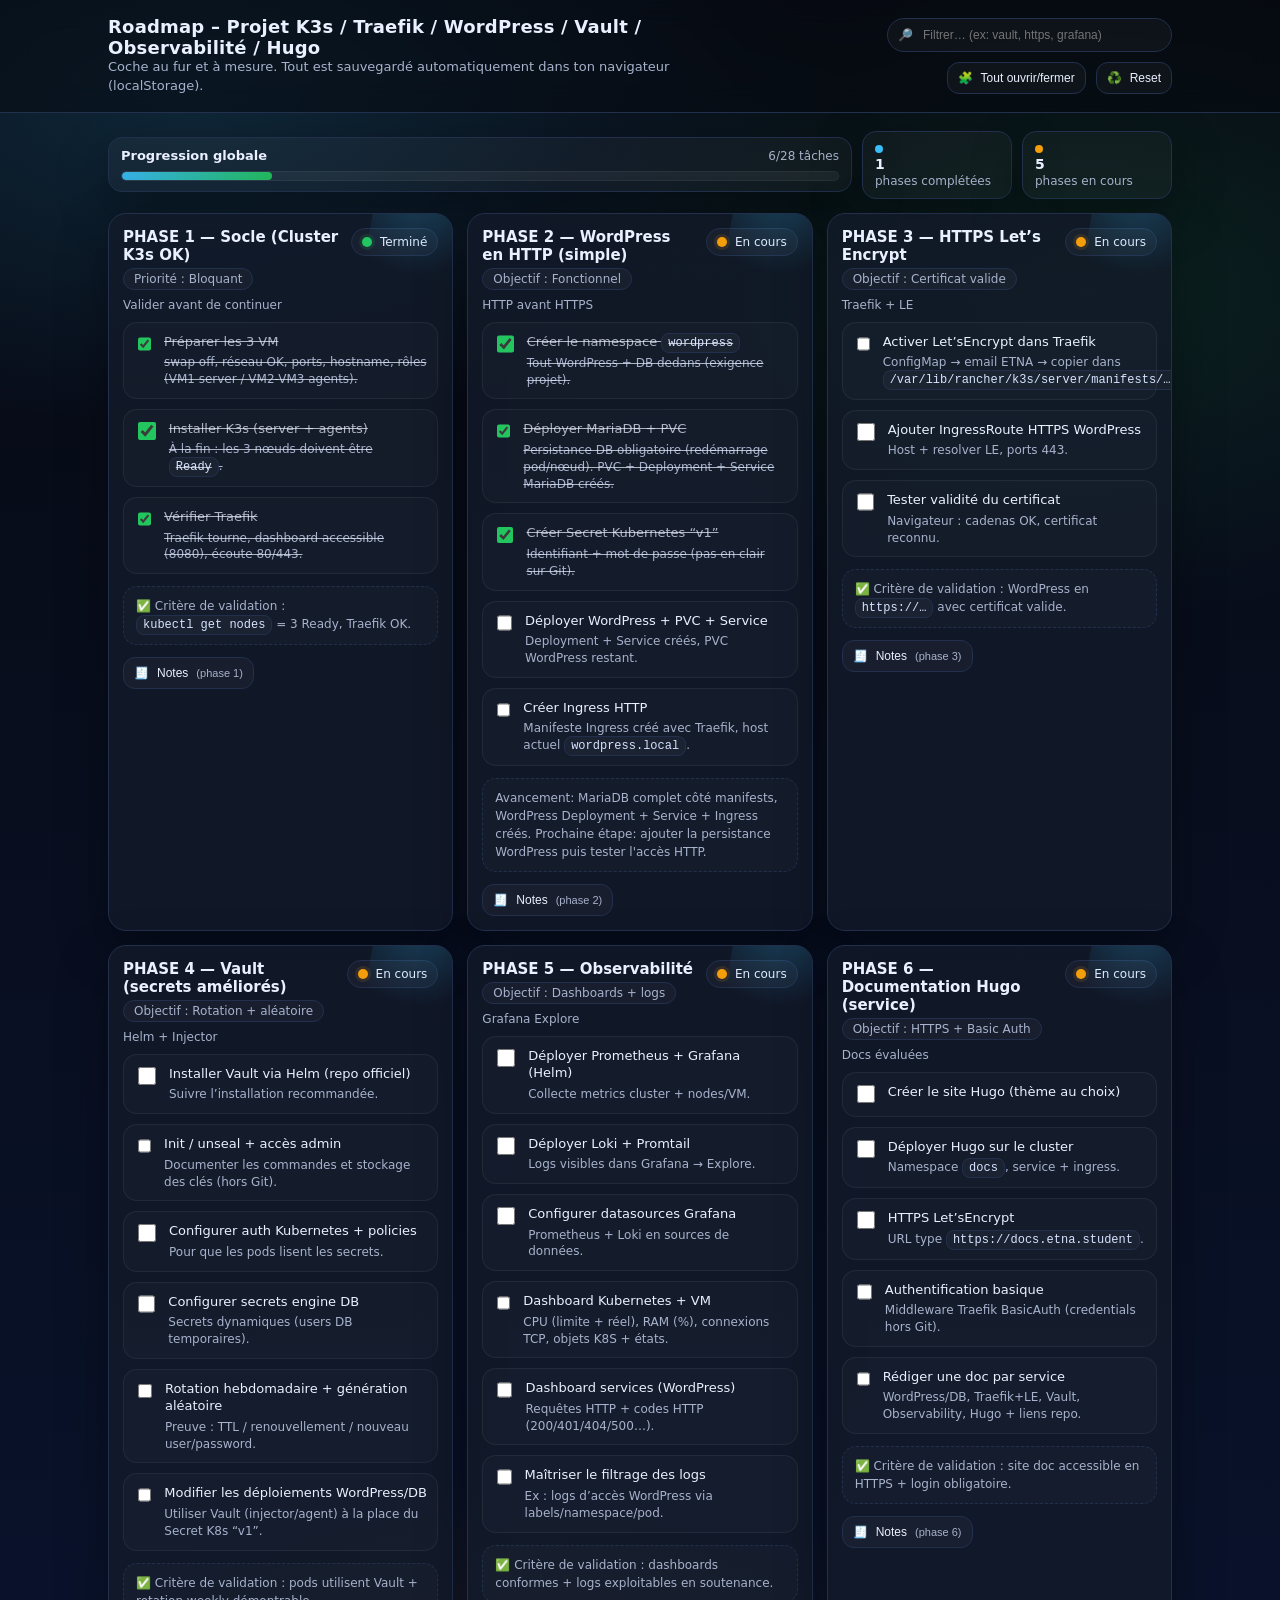
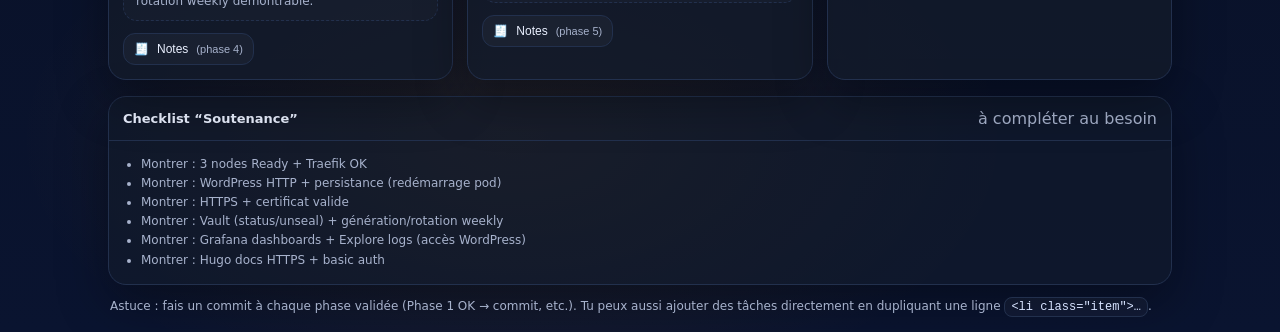
==== commit d18e1469: "docs: met a jour la documentation pour WordPress HTTP" ====
--- a/Docs/Roadmap.html
+++ b/Docs/Roadmap.html
@@ -427,17 +427,19 @@
         </li>
         <li class="item">
           <input type="checkbox" id="p2-4" data-key="p2-4">
-          <label for="p2-4">Déployer WordPress + PVC + Service</label>
+          <label for="p2-4">Déployer WordPress + PVC + Service
+            <small>Deployment + Service créés, PVC WordPress restant.</small>
+          </label>
         </li>
         <li class="item">
           <input type="checkbox" id="p2-5" data-key="p2-5">
-          <label for="p2-5">Créer IngressRoute HTTP
-            <small>Accessible via <code>http://web.etna.student</code> (ou ton domaine).</small>
+          <label for="p2-5">Créer Ingress HTTP
+            <small>Manifeste Ingress créé avec Traefik, host actuel <code>wordpress.local</code>.</small>
           </label>
         </li>
       </ul>
 
-      <div class="note">Avancement: namespace + secret créés, PVC + Deployment + Service MariaDB créés. Prochaine étape: déployer WordPress + Service.</div>
+      <div class="note">Avancement: MariaDB complet côté manifests, WordPress Deployment + Service + Ingress créés. Prochaine étape: ajouter la persistance WordPress puis tester l'accès HTTP.</div>
       <div class="actions">
         <button class="btn toggle" type="button">🧾 <span>Notes</span> <small>(phase 2)</small></button>
       </div>
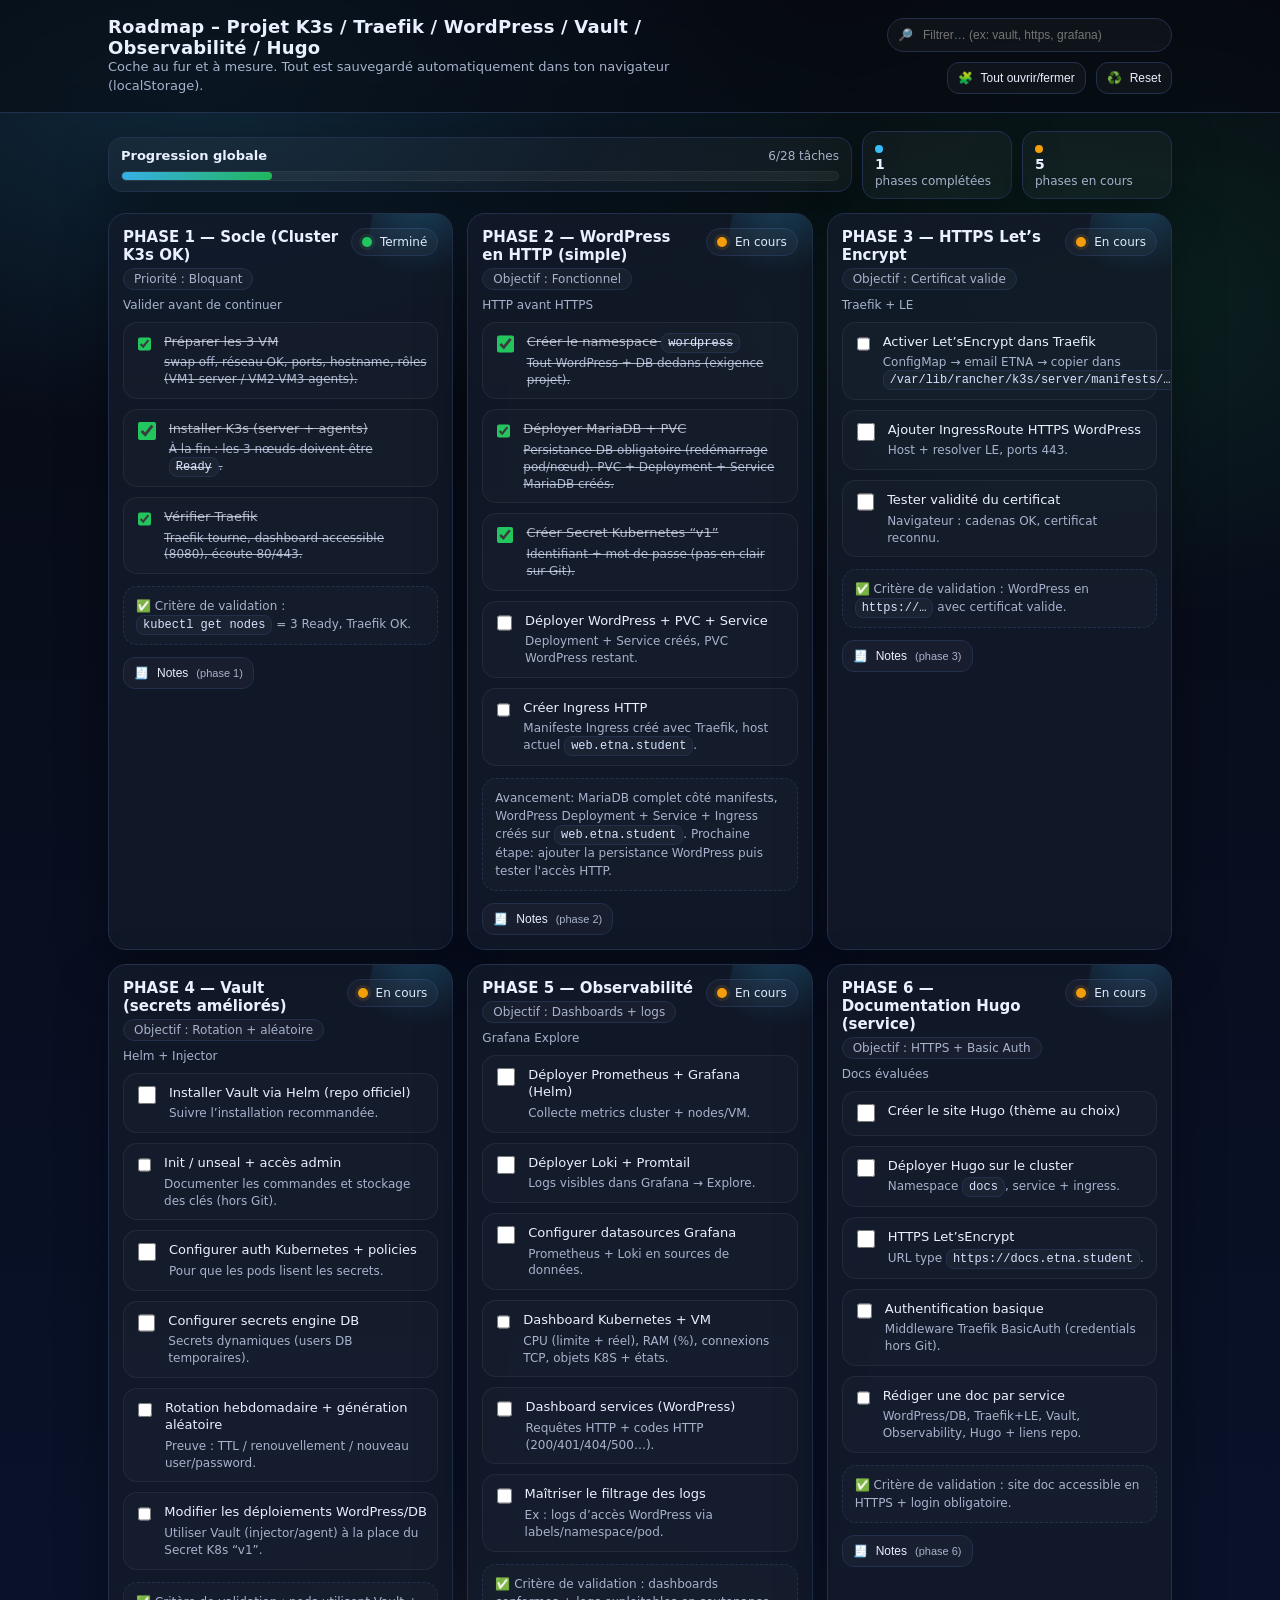
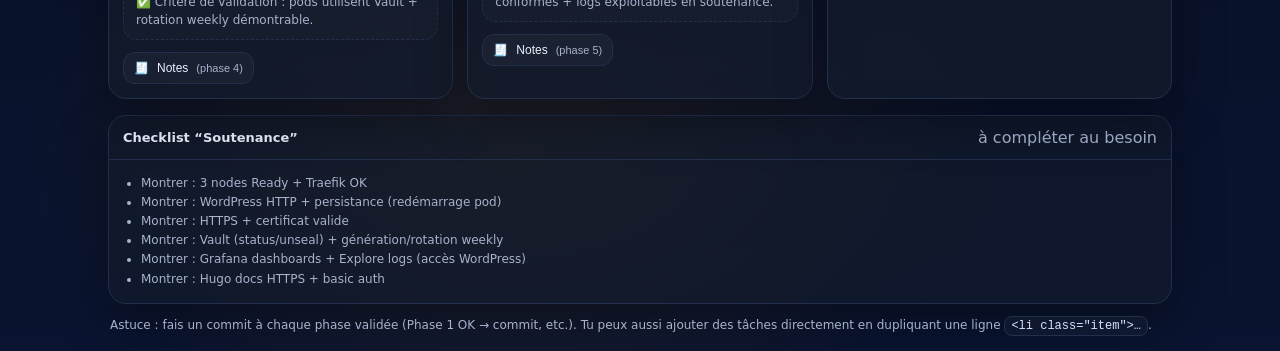
==== commit 9f2f63cb: "docs: met a jour la documentation du host WordPress" ====
--- a/Docs/Roadmap.html
+++ b/Docs/Roadmap.html
@@ -434,12 +434,12 @@
         <li class="item">
           <input type="checkbox" id="p2-5" data-key="p2-5">
           <label for="p2-5">Créer Ingress HTTP
-            <small>Manifeste Ingress créé avec Traefik, host actuel <code>wordpress.local</code>.</small>
+            <small>Manifeste Ingress créé avec Traefik, host actuel <code>web.etna.student</code>.</small>
           </label>
         </li>
       </ul>
 
-      <div class="note">Avancement: MariaDB complet côté manifests, WordPress Deployment + Service + Ingress créés. Prochaine étape: ajouter la persistance WordPress puis tester l'accès HTTP.</div>
+      <div class="note">Avancement: MariaDB complet côté manifests, WordPress Deployment + Service + Ingress créés sur <code>web.etna.student</code>. Prochaine étape: ajouter la persistance WordPress puis tester l'accès HTTP.</div>
       <div class="actions">
         <button class="btn toggle" type="button">🧾 <span>Notes</span> <small>(phase 2)</small></button>
       </div>
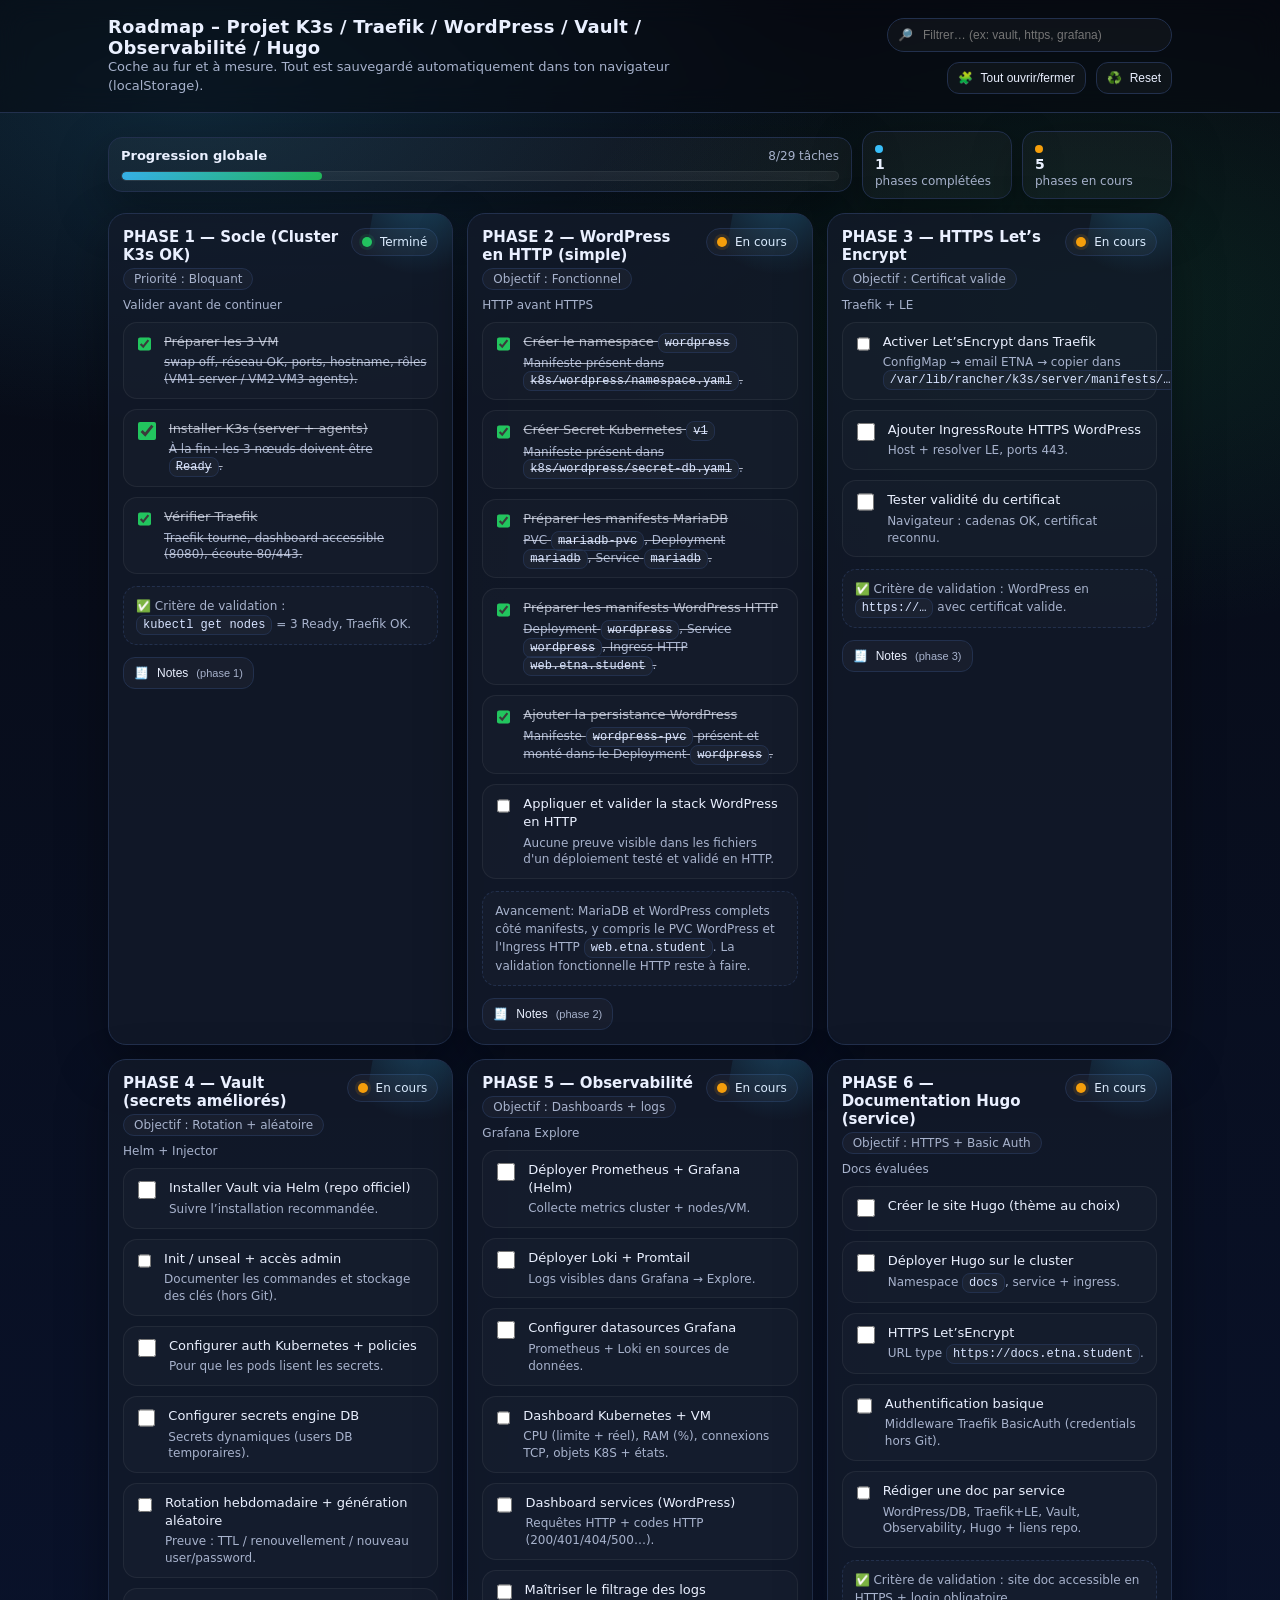
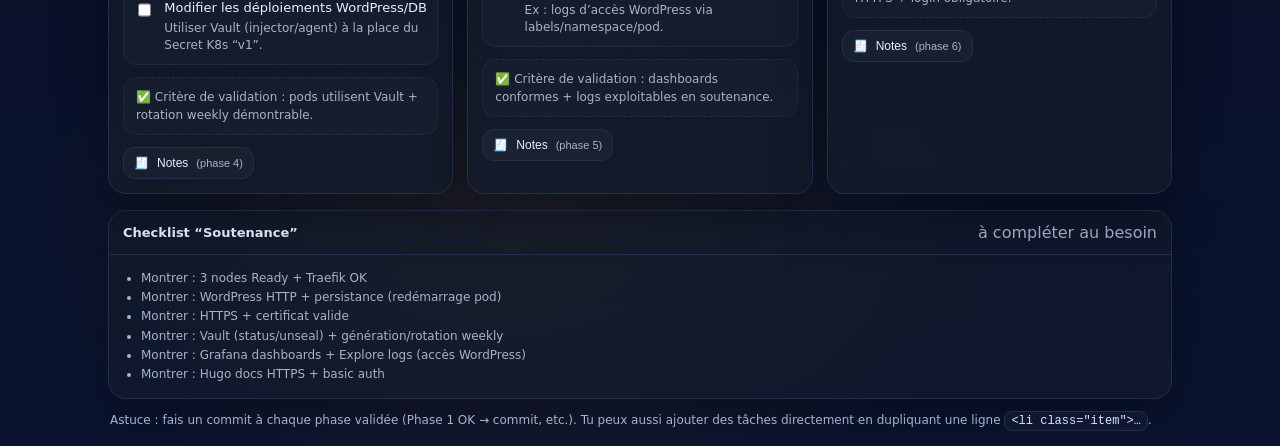
==== commit 42a03f4d: "docs: met a jour l'architecture et l'avancement WordPress" ====
--- a/Docs/Roadmap.html
+++ b/Docs/Roadmap.html
@@ -320,10 +320,10 @@
     <div class="progressWrap">
       <div class="progressTop">
         <b>Progression globale</b>
-        <span><span id="doneCount">6</span>/<span id="totalCount">28</span> tâches</span>
+        <span><span id="doneCount">8</span>/<span id="totalCount">29</span> tâches</span>
       </div>
       <div class="bar" aria-label="Progression">
-        <i id="barFill" style="width: 21%;"></i>
+        <i id="barFill" style="width: 28%;"></i>
       </div>
     </div>
 
@@ -410,36 +410,42 @@
         <li class="item done">
           <input type="checkbox" id="p2-1" data-key="p2-1" checked>
           <label for="p2-1">Créer le namespace <code>wordpress</code>
-            <small>Tout WordPress + DB dedans (exigence projet).</small>
+            <small>Manifeste présent dans <code>k8s/wordpress/namespace.yaml</code>.</small>
           </label>
         </li>
         <li class="item done">
           <input type="checkbox" id="p2-2" data-key="p2-2" checked>
-          <label for="p2-2">Déployer MariaDB + PVC
-            <small>Persistance DB obligatoire (redémarrage pod/nœud). PVC + Deployment + Service MariaDB créés.</small>
+          <label for="p2-2">Créer Secret Kubernetes <code>v1</code>
+            <small>Manifeste présent dans <code>k8s/wordpress/secret-db.yaml</code>.</small>
           </label>
         </li>
         <li class="item done">
           <input type="checkbox" id="p2-3" data-key="p2-3" checked>
-          <label for="p2-3">Créer Secret Kubernetes “v1”
-            <small>Identifiant + mot de passe (pas en clair sur Git).</small>
-          </label>
-        </li>
-        <li class="item">
-          <input type="checkbox" id="p2-4" data-key="p2-4">
-          <label for="p2-4">Déployer WordPress + PVC + Service
-            <small>Deployment + Service créés, PVC WordPress restant.</small>
-          </label>
-        </li>
-        <li class="item">
-          <input type="checkbox" id="p2-5" data-key="p2-5">
-          <label for="p2-5">Créer Ingress HTTP
-            <small>Manifeste Ingress créé avec Traefik, host actuel <code>web.etna.student</code>.</small>
+          <label for="p2-3">Préparer les manifests MariaDB
+            <small>PVC <code>mariadb-pvc</code>, Deployment <code>mariadb</code>, Service <code>mariadb</code>.</small>
+          </label>
+        </li>
+        <li class="item done">
+          <input type="checkbox" id="p2-4" data-key="p2-4" checked>
+          <label for="p2-4">Préparer les manifests WordPress HTTP
+            <small>Deployment <code>wordpress</code>, Service <code>wordpress</code>, Ingress HTTP <code>web.etna.student</code>.</small>
+          </label>
+        </li>
+        <li class="item done">
+          <input type="checkbox" id="p2-5" data-key="p2-5" checked>
+          <label for="p2-5">Ajouter la persistance WordPress
+            <small>Manifeste <code>wordpress-pvc</code> présent et monté dans le Deployment <code>wordpress</code>.</small>
+          </label>
+        </li>
+        <li class="item">
+          <input type="checkbox" id="p2-6" data-key="p2-6">
+          <label for="p2-6">Appliquer et valider la stack WordPress en HTTP
+            <small>Aucune preuve visible dans les fichiers d'un déploiement testé et validé en HTTP.</small>
           </label>
         </li>
       </ul>
 
-      <div class="note">Avancement: MariaDB complet côté manifests, WordPress Deployment + Service + Ingress créés sur <code>web.etna.student</code>. Prochaine étape: ajouter la persistance WordPress puis tester l'accès HTTP.</div>
+      <div class="note">Avancement: MariaDB et WordPress complets côté manifests, y compris le PVC WordPress et l'Ingress HTTP <code>web.etna.student</code>. La validation fonctionnelle HTTP reste à faire.</div>
       <div class="actions">
         <button class="btn toggle" type="button">🧾 <span>Notes</span> <small>(phase 2)</small></button>
       </div>
